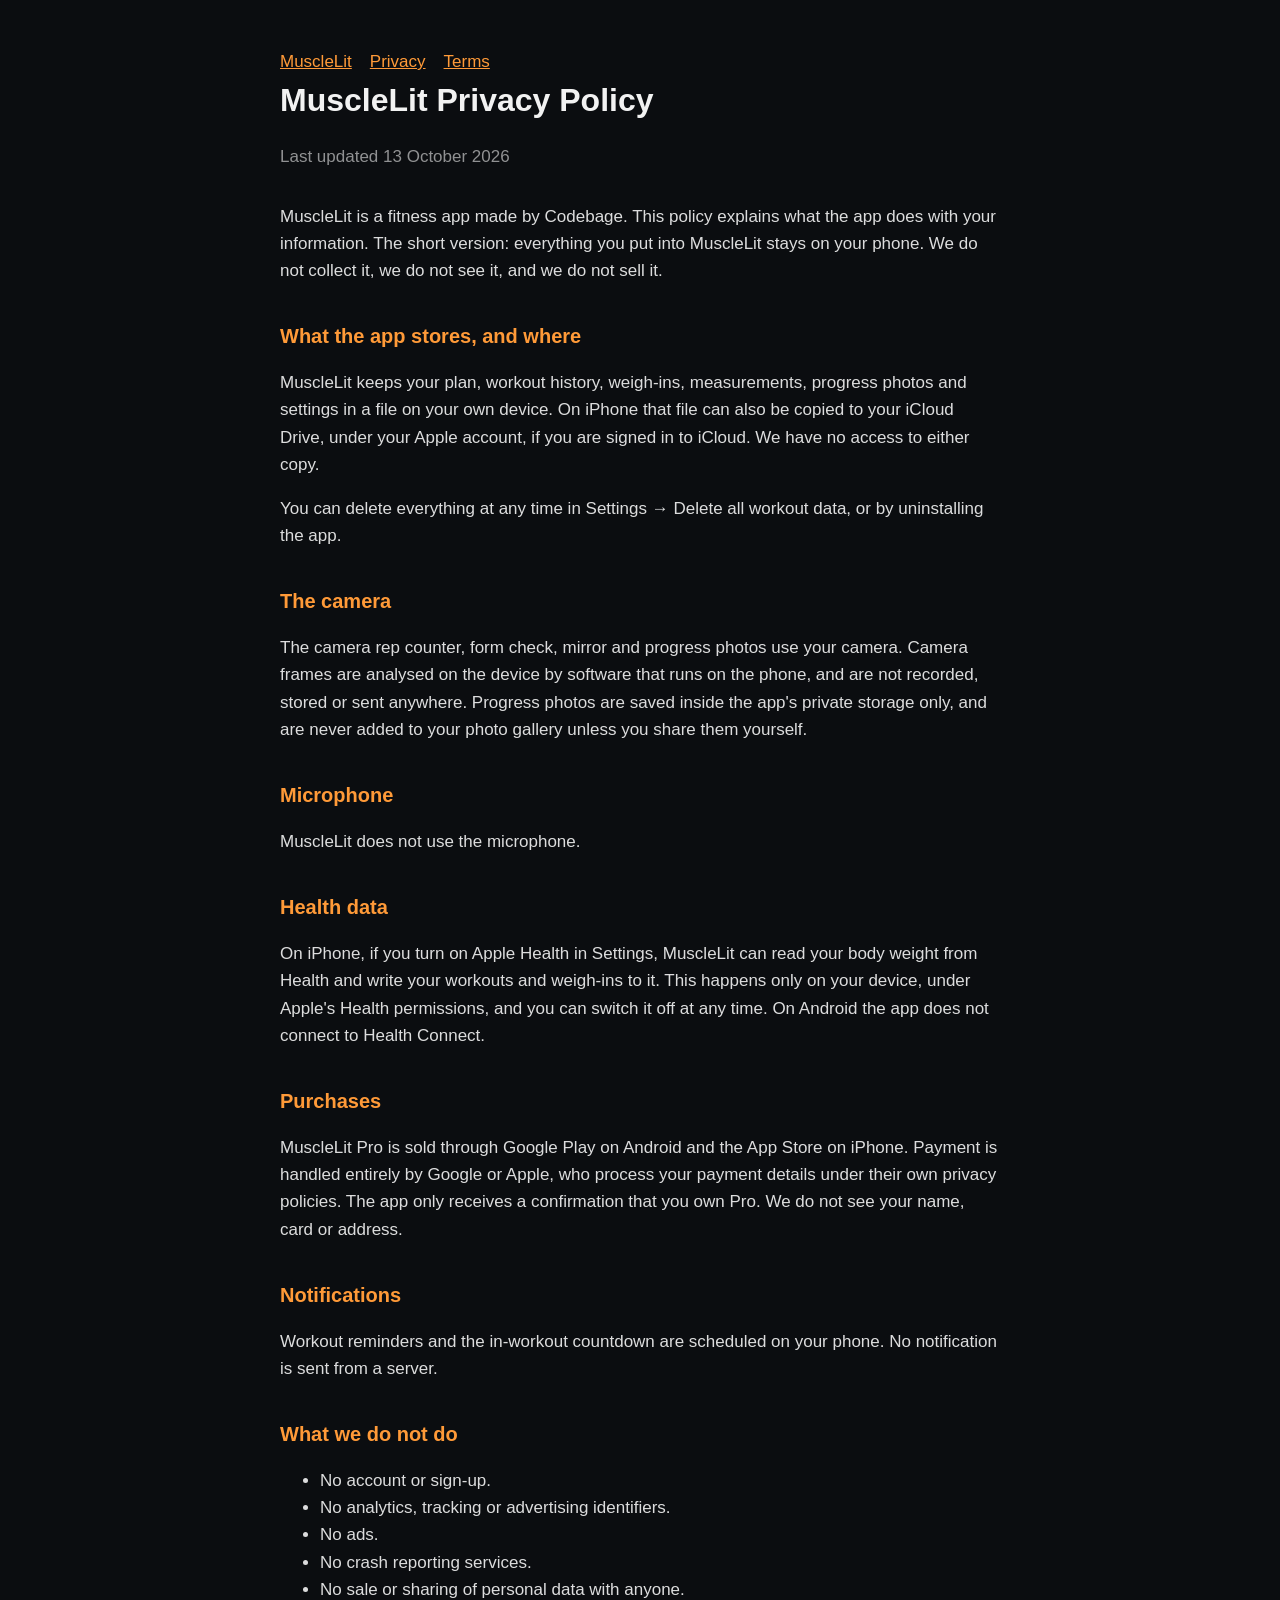
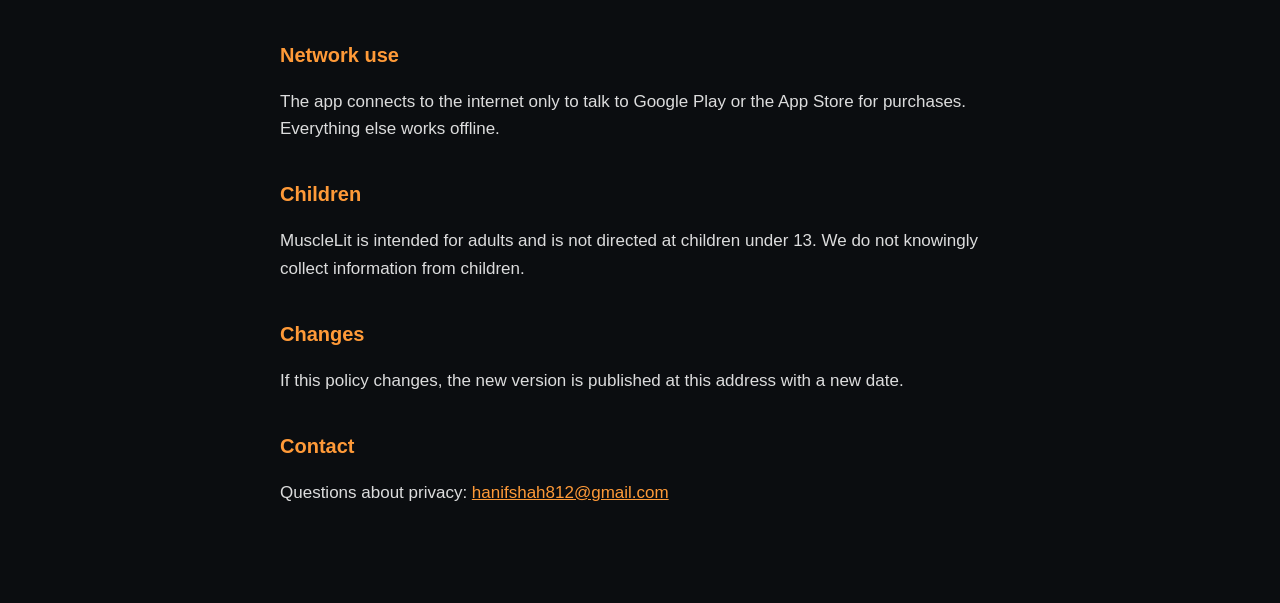
==== privacy.html @ 1fdac382 "MuscleLit site: privacy policy and terms" ====
<!doctype html>
<html lang="en">
<head>
<meta charset="utf-8">
<meta name="viewport" content="width=device-width, initial-scale=1">
<title>MuscleLit Privacy Policy</title>
<link rel="stylesheet" href="style.css">
</head>
<body>
<main>
  <nav><a href="index.html">MuscleLit</a><a href="privacy.html">Privacy</a><a href="terms.html">Terms</a></nav>
  <h1>MuscleLit Privacy Policy</h1>
  <p class="date">Last updated 13 October 2026</p>
  <p>MuscleLit is a fitness app made by Codebage. This policy explains what the app does with your information. The short version: everything you put into MuscleLit stays on your phone. We do not collect it, we do not see it, and we do not sell it.</p>
  <h2>What the app stores, and where</h2>
  <p>MuscleLit keeps your plan, workout history, weigh-ins, measurements, progress photos and settings in a file on your own device. On iPhone that file can also be copied to your iCloud Drive, under your Apple account, if you are signed in to iCloud. We have no access to either copy.</p>
  <p>You can delete everything at any time in Settings → Delete all workout data, or by uninstalling the app.</p>
  <h2>The camera</h2>
  <p>The camera rep counter, form check, mirror and progress photos use your camera. Camera frames are analysed on the device by software that runs on the phone, and are not recorded, stored or sent anywhere. Progress photos are saved inside the app's private storage only, and are never added to your photo gallery unless you share them yourself.</p>
  <h2>Microphone</h2>
  <p>MuscleLit does not use the microphone.</p>
  <h2>Health data</h2>
  <p>On iPhone, if you turn on Apple Health in Settings, MuscleLit can read your body weight from Health and write your workouts and weigh-ins to it. This happens only on your device, under Apple's Health permissions, and you can switch it off at any time. On Android the app does not connect to Health Connect.</p>
  <h2>Purchases</h2>
  <p>MuscleLit Pro is sold through Google Play on Android and the App Store on iPhone. Payment is handled entirely by Google or Apple, who process your payment details under their own privacy policies. The app only receives a confirmation that you own Pro. We do not see your name, card or address.</p>
  <h2>Notifications</h2>
  <p>Workout reminders and the in-workout countdown are scheduled on your phone. No notification is sent from a server.</p>
  <h2>What we do not do</h2>
  <ul>
    <li>No account or sign-up.</li>
    <li>No analytics, tracking or advertising identifiers.</li>
    <li>No ads.</li>
    <li>No crash reporting services.</li>
    <li>No sale or sharing of personal data with anyone.</li>
  </ul>
  <h2>Network use</h2>
  <p>The app connects to the internet only to talk to Google Play or the App Store for purchases. Everything else works offline.</p>
  <h2>Children</h2>
  <p>MuscleLit is intended for adults and is not directed at children under 13. We do not knowingly collect information from children.</p>
  <h2>Changes</h2>
  <p>If this policy changes, the new version is published at this address with a new date.</p>
  <h2>Contact</h2>
  <p>Questions about privacy: <a href="mailto:hanifshah812@gmail.com">hanifshah812@gmail.com</a></p>
</main>
</body>
</html>
---- style.css ----
:root { color-scheme: dark; }
body { margin: 0; background: #0b0d10; color: #f2f2f2; font: 17px/1.6 -apple-system, "Segoe UI", Roboto, Helvetica, Arial, sans-serif; }
main { max-width: 720px; margin: 0 auto; padding: 48px 20px 80px; }
h1 { font-size: 32px; margin: 0 0 4px; }
h2 { font-size: 20px; margin: 36px 0 8px; color: #ff9a38; }
p, li { color: rgba(255,255,255,0.86); }
.date { color: rgba(255,255,255,0.55); margin-bottom: 32px; }
a { color: #ff9a38; }
nav a { margin-right: 18px; }
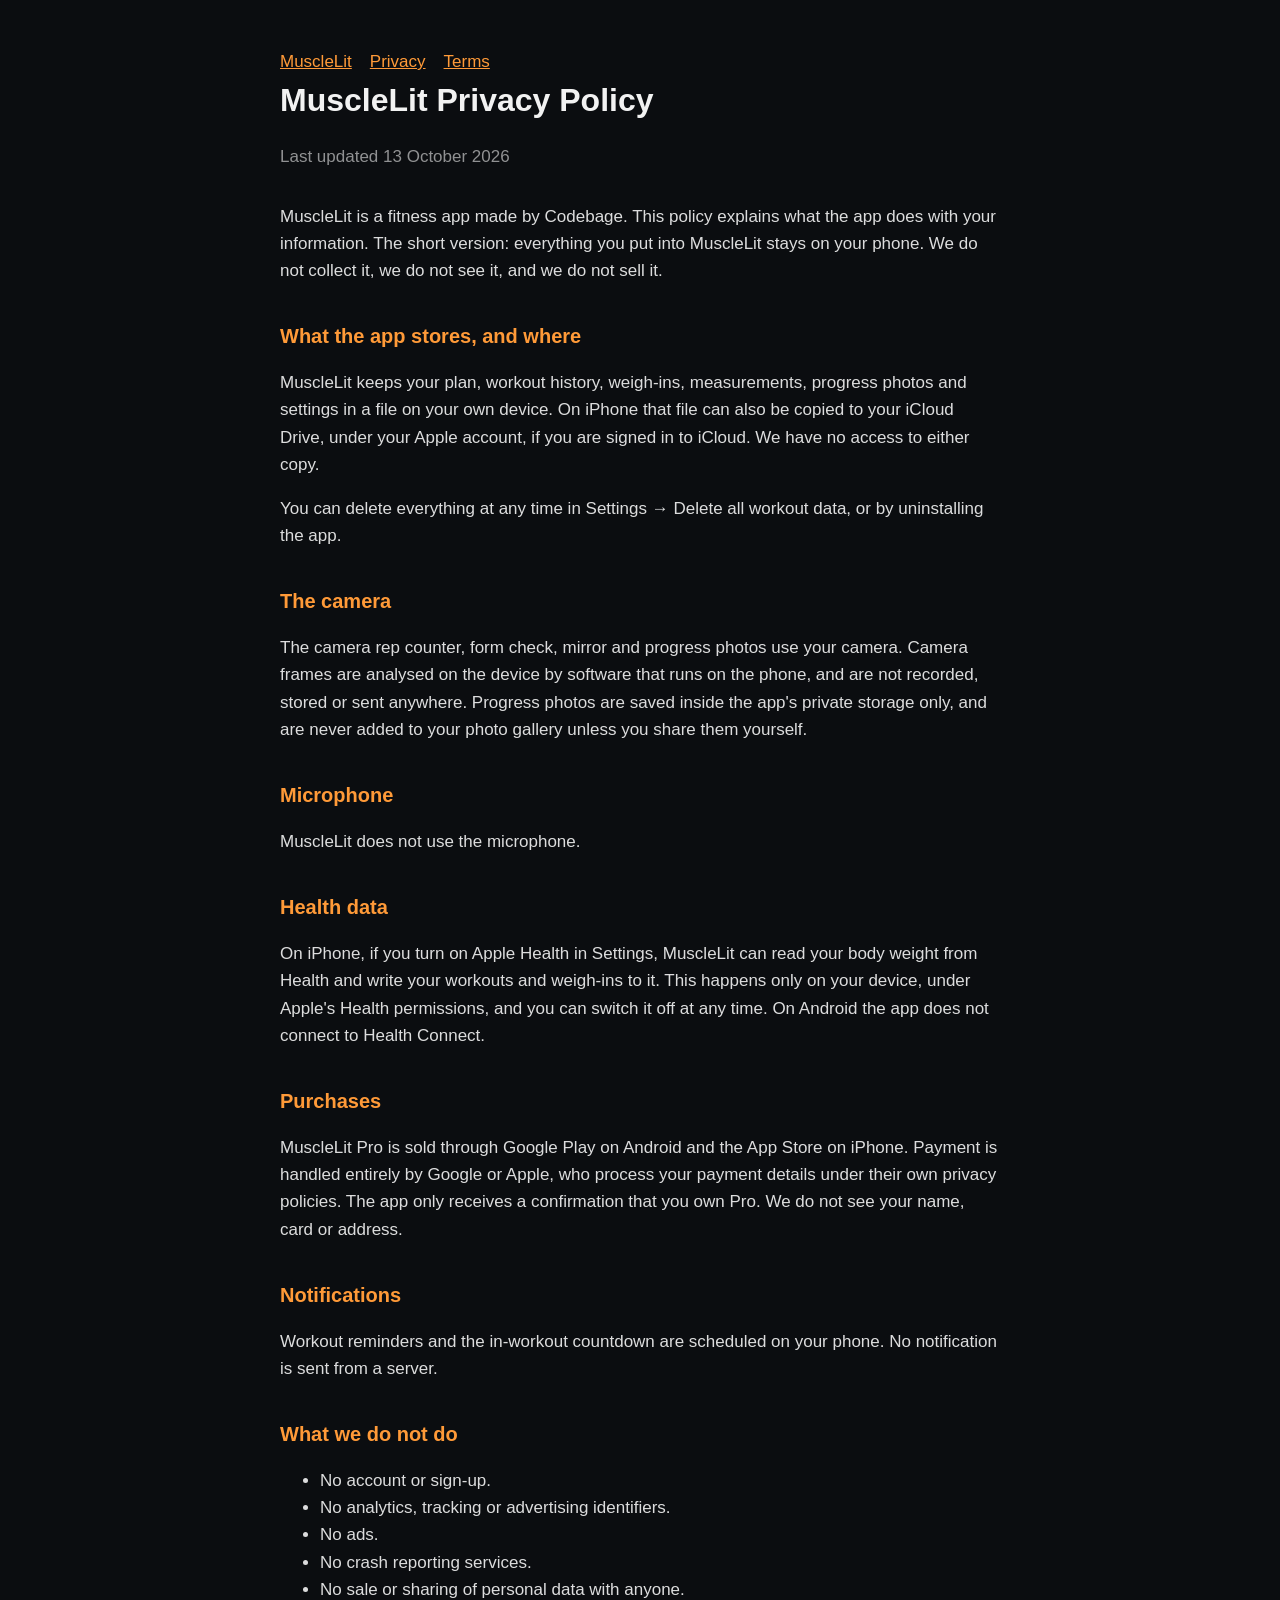
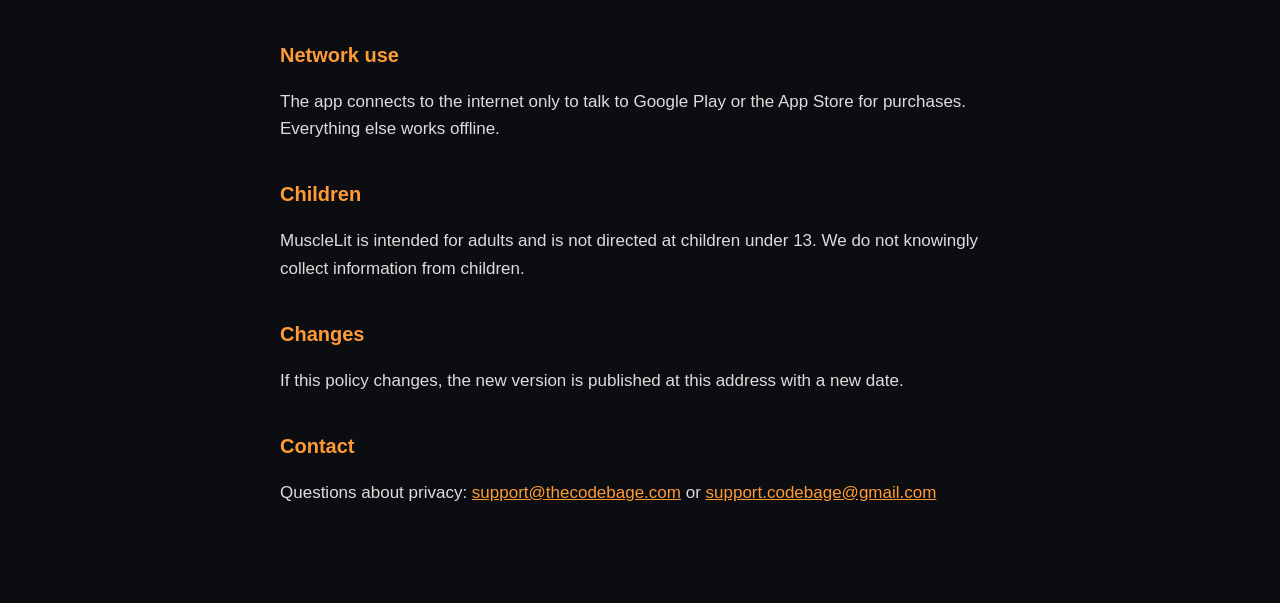
==== commit c68ec72f: "Support email addresses" ====
--- a/privacy.html
+++ b/privacy.html
@@ -40,7 +40,7 @@
   <h2>Changes</h2>
   <p>If this policy changes, the new version is published at this address with a new date.</p>
   <h2>Contact</h2>
-  <p>Questions about privacy: <a href="mailto:hanifshah812@gmail.com">hanifshah812@gmail.com</a></p>
+  <p>Questions about privacy: <a href="mailto:support@thecodebage.com">support@thecodebage.com</a> or <a href="mailto:support.codebage@gmail.com">support.codebage@gmail.com</a></p>
 </main>
 </body>
 </html>
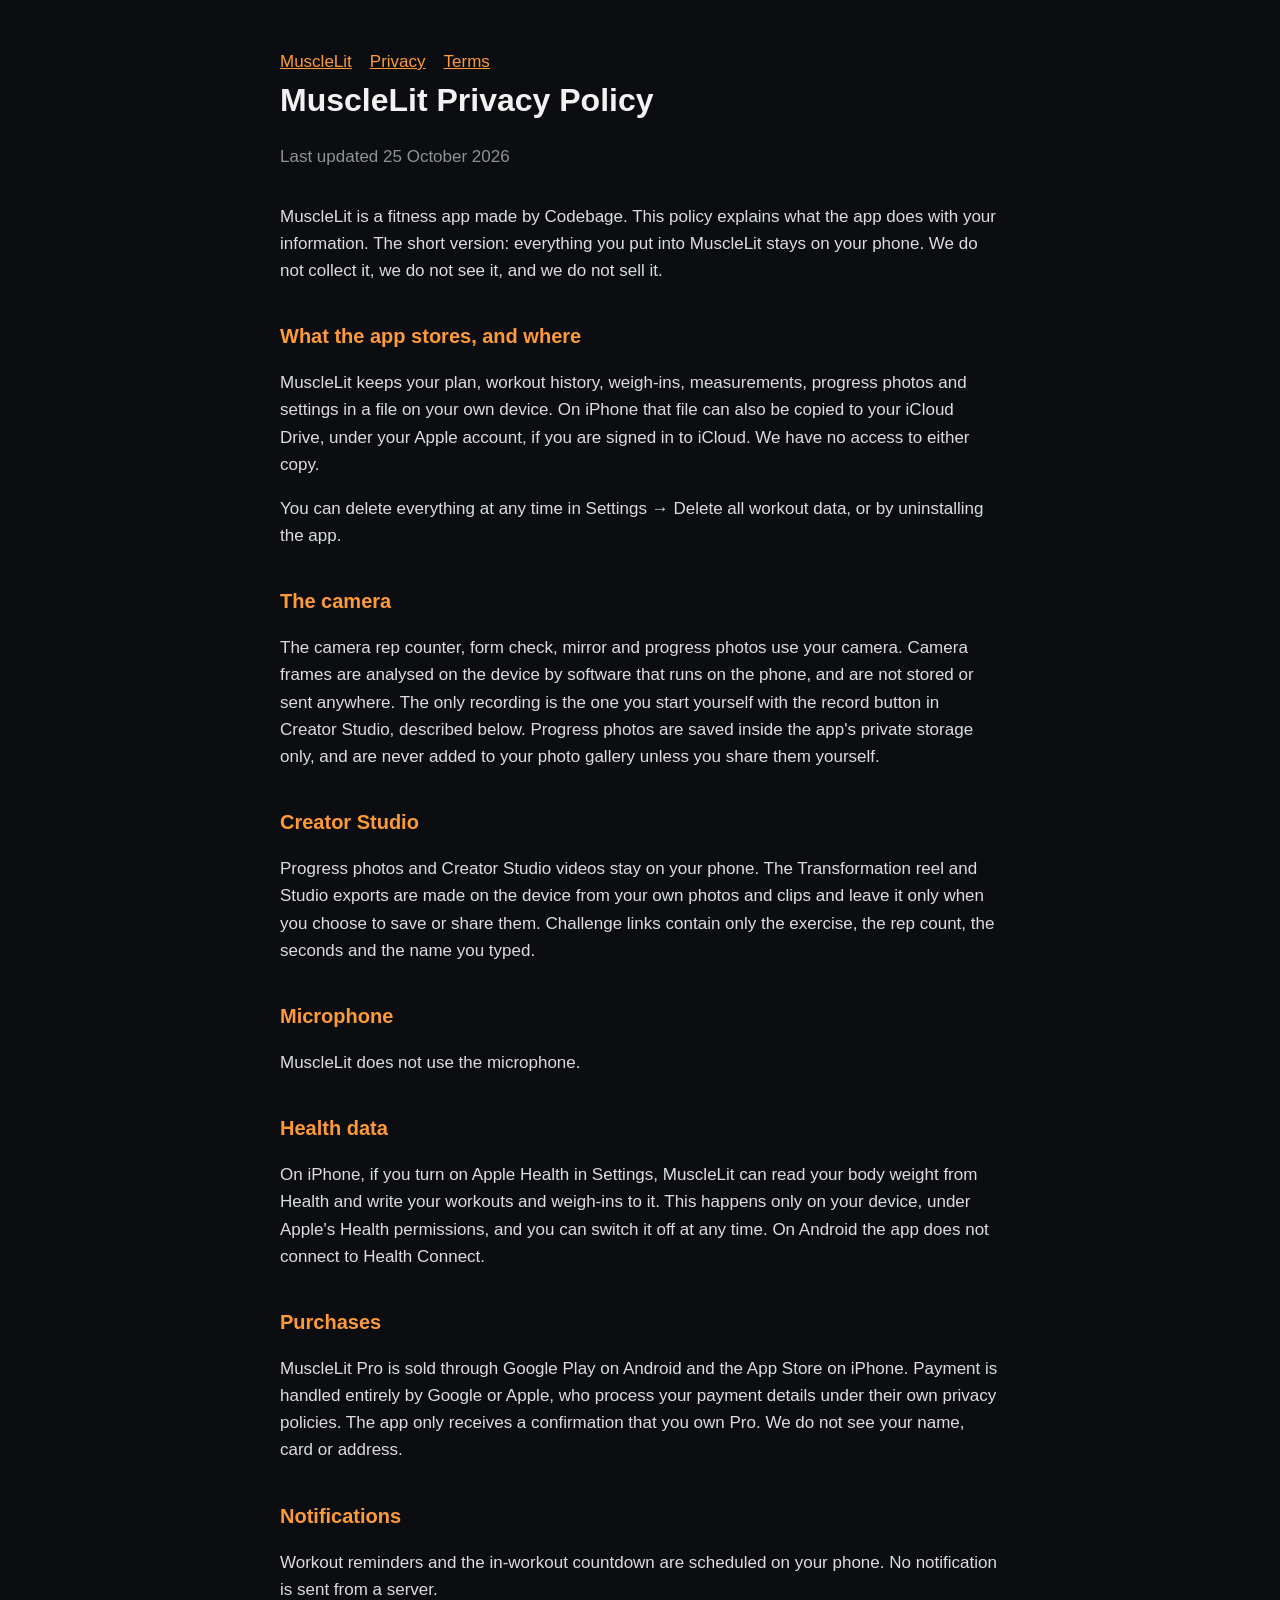
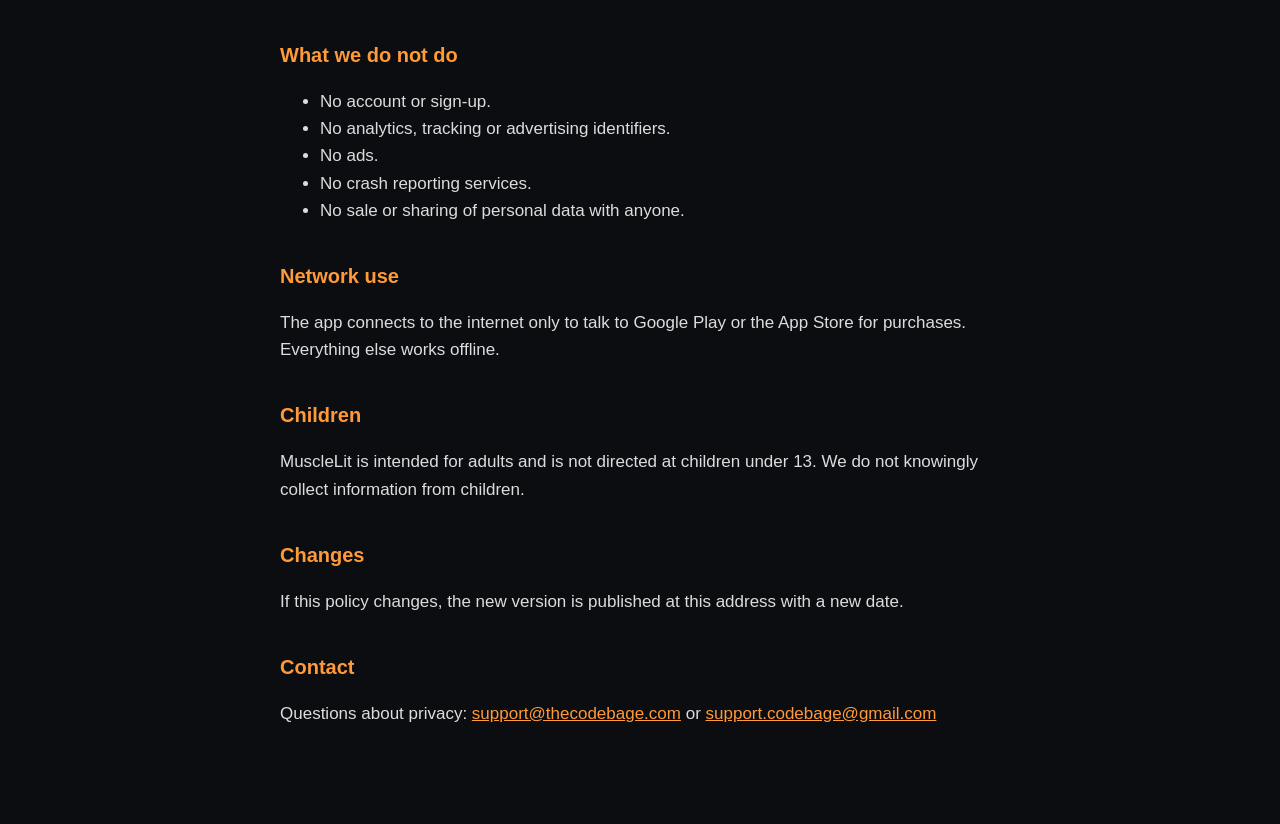
==== commit c5d569aa: "Privacy policy: Creator Studio recordings, reels and challenge links stay on the phone Co-Authored-B" ====
--- a/privacy.html
+++ b/privacy.html
@@ -10,13 +10,15 @@
 <main>
   <nav><a href="index.html">MuscleLit</a><a href="privacy.html">Privacy</a><a href="terms.html">Terms</a></nav>
   <h1>MuscleLit Privacy Policy</h1>
-  <p class="date">Last updated 13 October 2026</p>
+  <p class="date">Last updated 25 October 2026</p>
   <p>MuscleLit is a fitness app made by Codebage. This policy explains what the app does with your information. The short version: everything you put into MuscleLit stays on your phone. We do not collect it, we do not see it, and we do not sell it.</p>
   <h2>What the app stores, and where</h2>
   <p>MuscleLit keeps your plan, workout history, weigh-ins, measurements, progress photos and settings in a file on your own device. On iPhone that file can also be copied to your iCloud Drive, under your Apple account, if you are signed in to iCloud. We have no access to either copy.</p>
   <p>You can delete everything at any time in Settings → Delete all workout data, or by uninstalling the app.</p>
   <h2>The camera</h2>
-  <p>The camera rep counter, form check, mirror and progress photos use your camera. Camera frames are analysed on the device by software that runs on the phone, and are not recorded, stored or sent anywhere. Progress photos are saved inside the app's private storage only, and are never added to your photo gallery unless you share them yourself.</p>
+  <p>The camera rep counter, form check, mirror and progress photos use your camera. Camera frames are analysed on the device by software that runs on the phone, and are not stored or sent anywhere. The only recording is the one you start yourself with the record button in Creator Studio, described below. Progress photos are saved inside the app's private storage only, and are never added to your photo gallery unless you share them yourself.</p>
+  <h2>Creator Studio</h2>
+  <p>Progress photos and Creator Studio videos stay on your phone. The Transformation reel and Studio exports are made on the device from your own photos and clips and leave it only when you choose to save or share them. Challenge links contain only the exercise, the rep count, the seconds and the name you typed.</p>
   <h2>Microphone</h2>
   <p>MuscleLit does not use the microphone.</p>
   <h2>Health data</h2>
